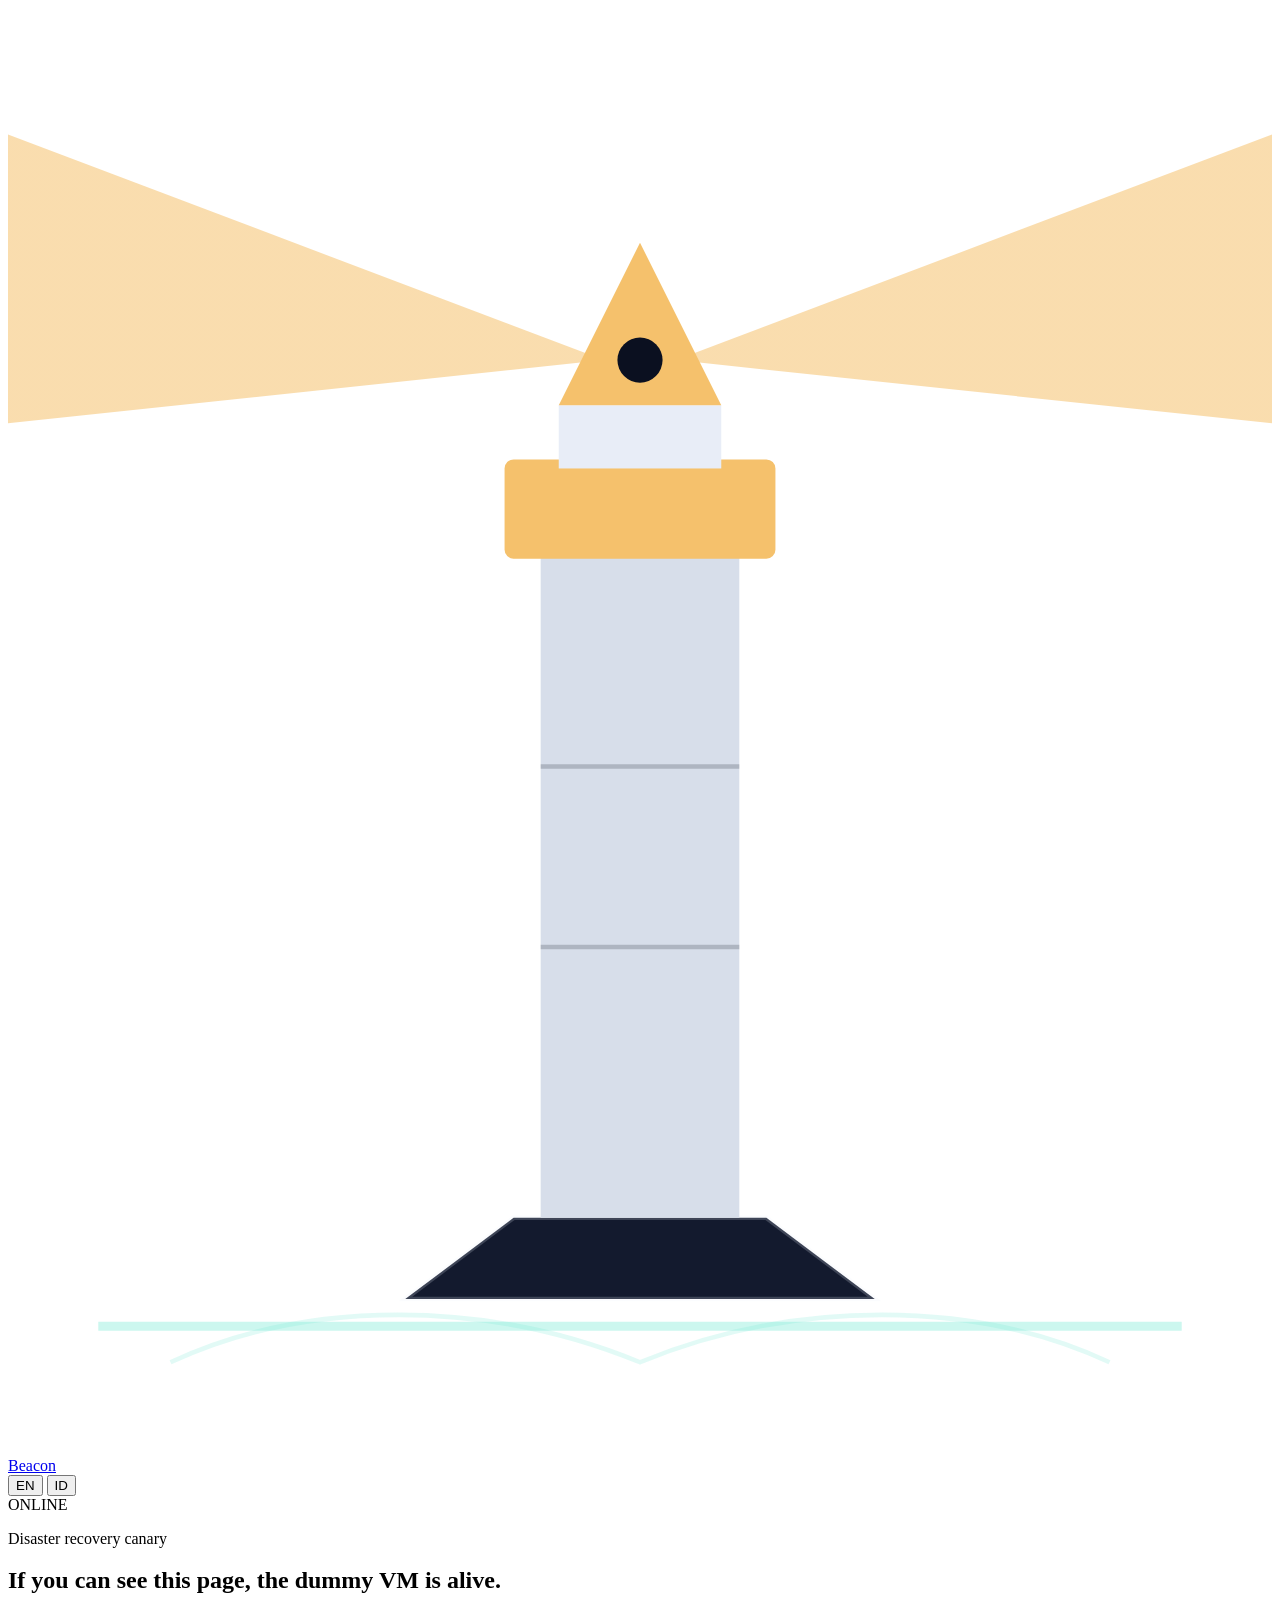
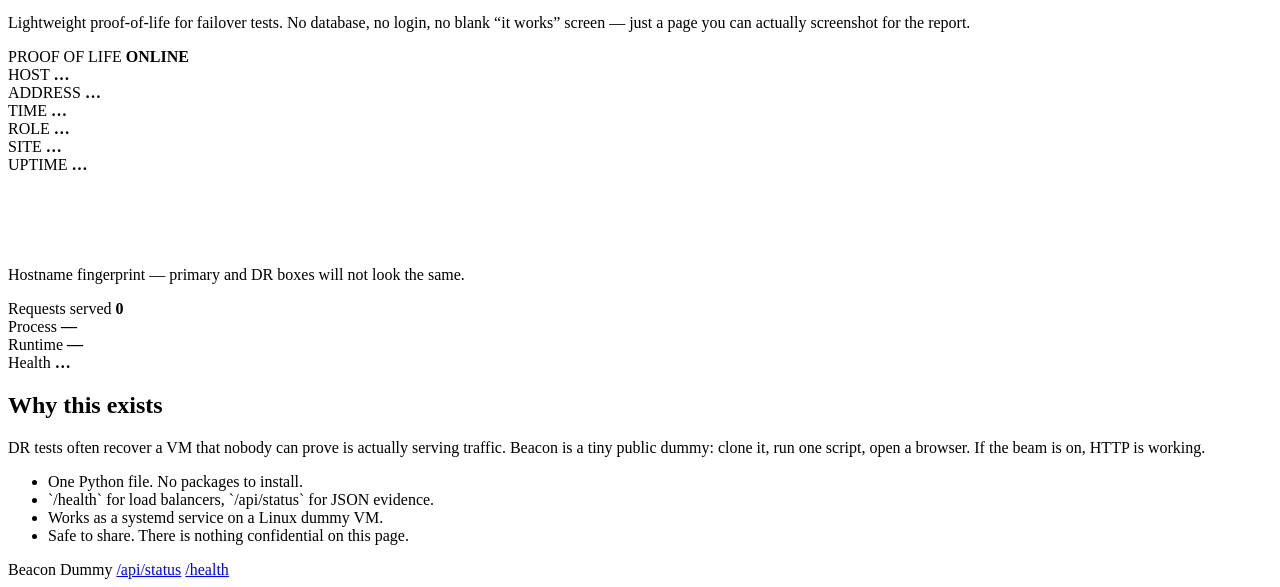
==== static/index.html @ 4a799143 "Add Beacon Dummy, a lightweight DR canary site. Gives screenshot-ready proof that a dummy VM is serv" ====
<!DOCTYPE html>
<html lang="en">
<head>
  <meta charset="utf-8">
  <meta name="viewport" content="width=device-width, initial-scale=1">
  <meta name="theme-color" content="#0b1020">
  <title>Beacon — DR Canary</title>
  <meta name="description" content="Lightweight dummy website for disaster recovery drills. If this page loads, the VM is serving HTTP.">
  <link rel="icon" href="/favicon.svg" type="image/svg+xml">
  <link rel="stylesheet" href="/styles.css?v=2">
</head>
<body>
  <div class="sky" aria-hidden="true">
    <div class="stars"></div>
    <div class="glow"></div>
    <svg class="lighthouse" viewBox="0 0 280 320" fill="none">
      <defs>
        <linearGradient id="beam" x1="140" y1="70" x2="280" y2="40">
          <stop stop-color="#f5c16c" stop-opacity="0.55"/>
          <stop offset="1" stop-color="#f5c16c" stop-opacity="0"/>
        </linearGradient>
      </defs>
      <polygon class="beam beam-r" fill="url(#beam)" points="148,78 280,28 280,92"/>
      <polygon class="beam beam-l" fill="url(#beam)" points="132,78 0,28 0,92"/>
      <path d="M20 292h240" stroke="#6ee7d2" stroke-opacity=".35" stroke-width="2"/>
      <path d="M36 300c30-14 70-14 104 0 34-14 74-14 104 0" stroke="#6ee7d2" stroke-opacity=".2"/>
      <path d="M88 286l24-18h56l24 18H88z" fill="#131a2e" stroke="#e8edf7" stroke-opacity=".2"/>
      <path d="M118 268V118h44v150" fill="#d7deea"/>
      <path d="M118 168h44" stroke="#0b1020" stroke-opacity=".2"/>
      <path d="M118 208h44" stroke="#0b1020" stroke-opacity=".2"/>
      <rect x="110" y="100" width="60" height="22" rx="2" fill="#f5c16c"/>
      <rect x="122" y="88" width="36" height="14" fill="#e8edf7"/>
      <path d="M140 52l18 36H122l18-36z" fill="#f5c16c"/>
      <circle cx="140" cy="78" r="5" fill="#0b1020"/>
    </svg>
  </div>

  <header class="top">
    <a class="brand" href="/">
      <span class="mark" aria-hidden="true"></span>
      <span>Beacon</span>
    </a>
    <div class="top-actions">
      <div class="lang" role="group" aria-label="Language">
        <button type="button" data-lang="en" class="is-on">EN</button>
        <button type="button" data-lang="id">ID</button>
      </div>
      <span class="pill" id="live-pill">
        <span class="dot"></span>
        <span data-i18n="pill">ONLINE</span>
      </span>
    </div>
  </header>

  <main class="wrap">
    <section class="hero">
      <p class="eyebrow" data-i18n="eyebrow">Disaster recovery canary</p>
      <h1 data-i18n="headline">If you can see this page, the dummy VM is alive.</h1>
      <p class="lede" data-i18n="lede">Lightweight proof-of-life for failover tests. No database, no login, no blank “it works” screen — just a page you can actually screenshot for the report.</p>
    </section>

    <section class="ticket" id="proof" aria-label="Proof of life">
      <div class="ticket-head">
        <span data-i18n="proof">PROOF OF LIFE</span>
        <strong id="ticket-state">ONLINE</strong>
      </div>
      <div class="ticket-grid">
        <div>
          <span data-i18n="host">HOST</span>
          <b id="val-host">…</b>
        </div>
        <div>
          <span data-i18n="address">ADDRESS</span>
          <b id="val-ip">…</b>
        </div>
        <div>
          <span data-i18n="time">TIME</span>
          <b id="val-time">…</b>
        </div>
        <div>
          <span data-i18n="role">ROLE</span>
          <b id="val-role">…</b>
        </div>
        <div>
          <span data-i18n="site">SITE</span>
          <b id="val-site">…</b>
        </div>
        <div>
          <span data-i18n="uptime">UPTIME</span>
          <b id="val-uptime">…</b>
        </div>
      </div>
      <div class="ticket-foot">
        <canvas id="identicon" width="72" height="72" aria-hidden="true"></canvas>
        <p data-i18n="fingerprint">Hostname fingerprint — primary and DR boxes will not look the same.</p>
      </div>
    </section>

    <section class="stats" aria-label="Live telemetry">
      <article>
        <span data-i18n="requests">Requests served</span>
        <strong id="val-req">0</strong>
      </article>
      <article>
        <span data-i18n="pid">Process</span>
        <strong id="val-pid">—</strong>
      </article>
      <article>
        <span data-i18n="python">Runtime</span>
        <strong id="val-py">—</strong>
      </article>
      <article>
        <span data-i18n="health">Health</span>
        <strong id="val-health">…</strong>
      </article>
    </section>

    <section class="about">
      <div>
        <h2 data-i18n="whyTitle">Why this exists</h2>
        <p data-i18n="whyBody">DR tests often recover a VM that nobody can prove is actually serving traffic. Beacon is a tiny public dummy: clone it, run one script, open a browser. If the beam is on, HTTP is working.</p>
      </div>
      <ul>
        <li data-i18n="why1">One Python file. No packages to install.</li>
        <li data-i18n="why2">`/health` for load balancers, `/api/status` for JSON evidence.</li>
        <li data-i18n="why3">Works as a systemd service on a Linux dummy VM.</li>
        <li data-i18n="why4">Safe to share. There is nothing confidential on this page.</li>
      </ul>
    </section>
  </main>

  <footer class="foot">
    <span>Beacon Dummy</span>
    <a href="/api/status">/api/status</a>
    <a href="/health">/health</a>
  </footer>

  <script src="/app.js?v=2"></script>
</body>
</html>
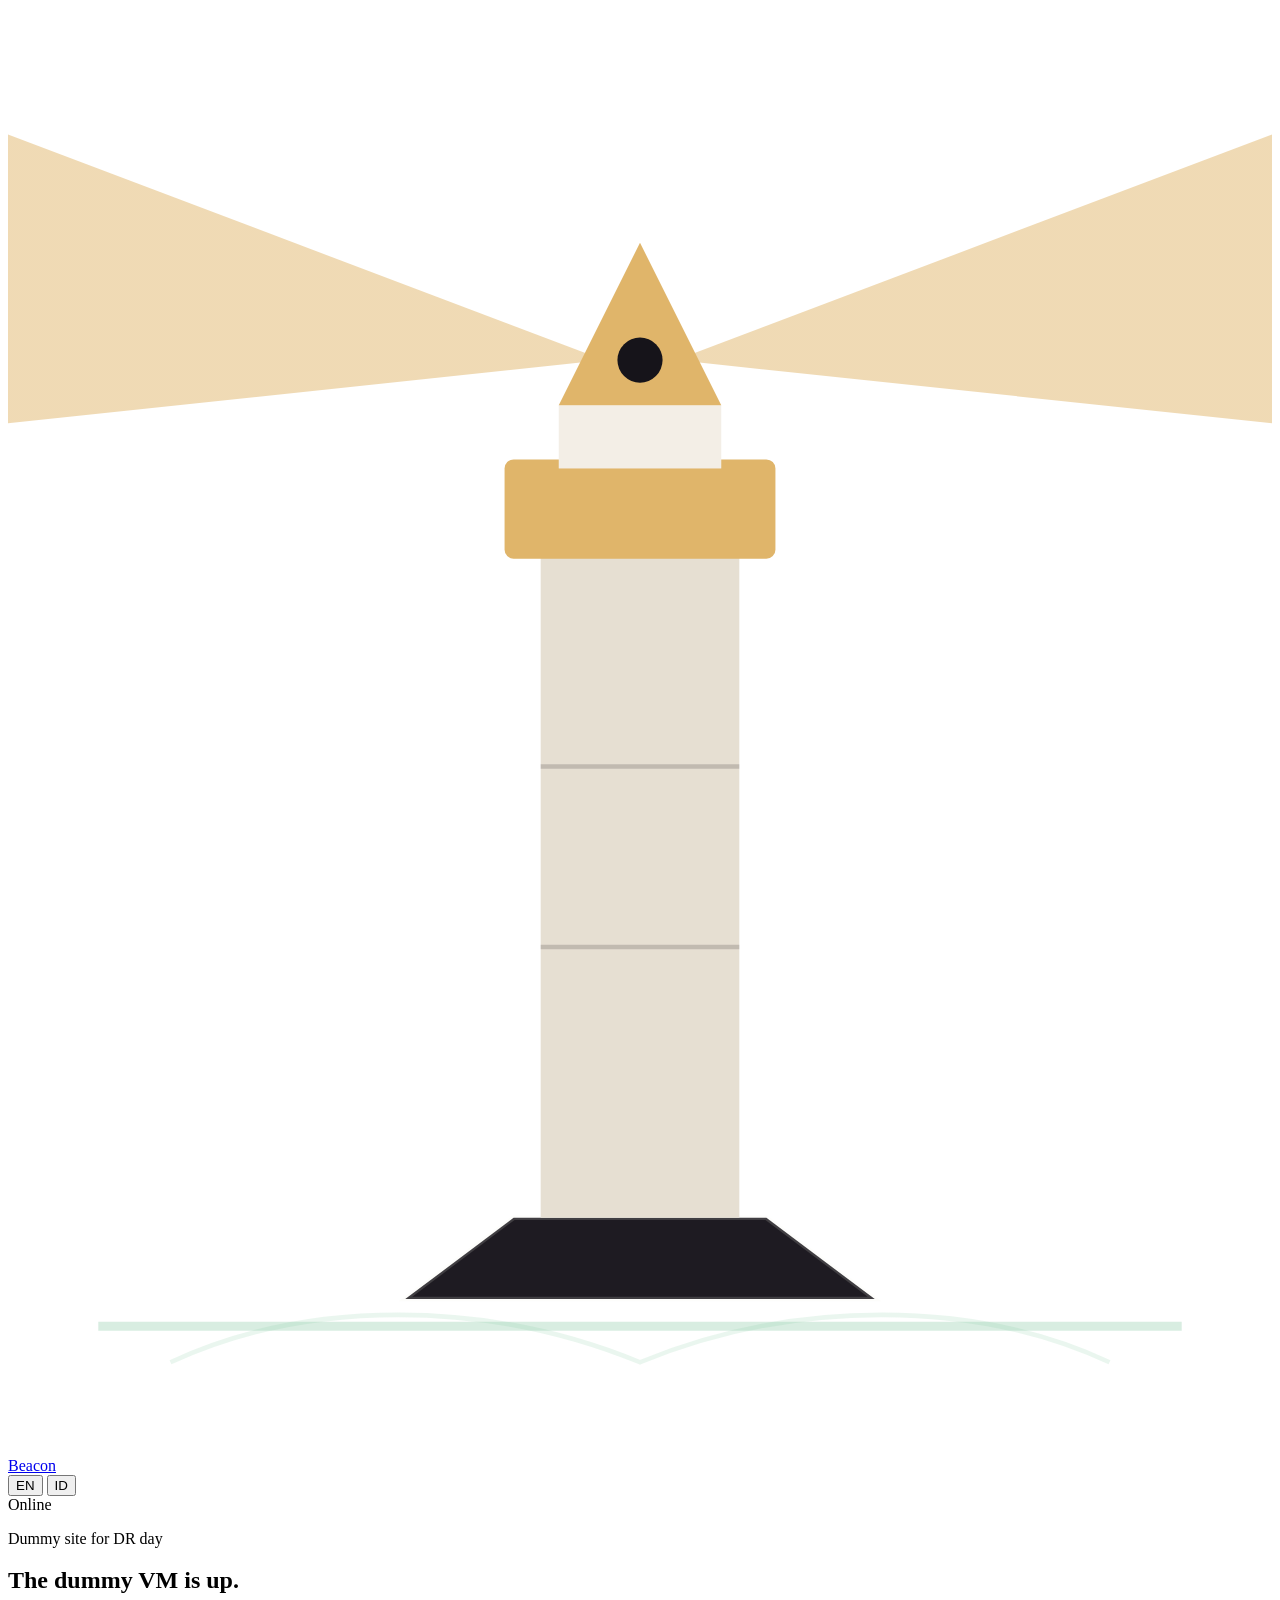
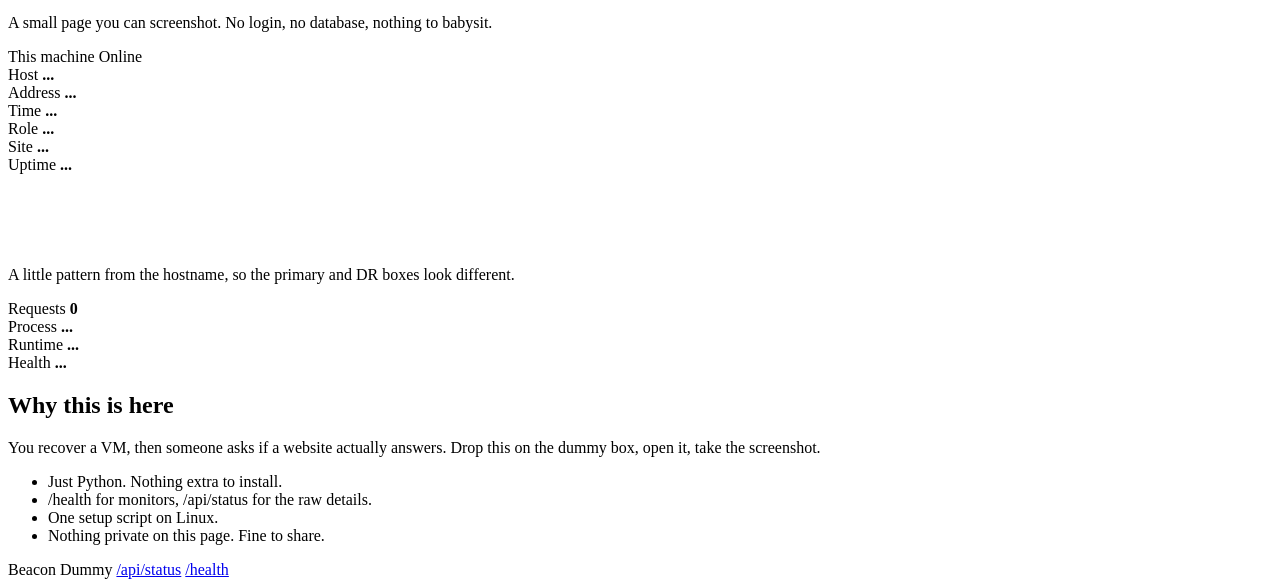
==== commit 27ba3b6e: "Make Beacon look human: Figtree, calm Online, no em dashes. Swap the HUD-style dummy page for a quie" ====
--- a/static/index.html
+++ b/static/index.html
@@ -3,11 +3,11 @@
 <head>
   <meta charset="utf-8">
   <meta name="viewport" content="width=device-width, initial-scale=1">
-  <meta name="theme-color" content="#0b1020">
-  <title>Beacon — DR Canary</title>
-  <meta name="description" content="Lightweight dummy website for disaster recovery drills. If this page loads, the VM is serving HTTP.">
+  <meta name="theme-color" content="#16141a">
+  <title>Beacon</title>
+  <meta name="description" content="A small dummy website for DR day. If this page opens, the VM is serving HTTP.">
   <link rel="icon" href="/favicon.svg" type="image/svg+xml">
-  <link rel="stylesheet" href="/styles.css?v=2">
+  <link rel="stylesheet" href="/styles.css?v=4">
 </head>
 <body>
   <div class="sky" aria-hidden="true">
@@ -16,115 +16,118 @@
     <svg class="lighthouse" viewBox="0 0 280 320" fill="none">
       <defs>
         <linearGradient id="beam" x1="140" y1="70" x2="280" y2="40">
-          <stop stop-color="#f5c16c" stop-opacity="0.55"/>
-          <stop offset="1" stop-color="#f5c16c" stop-opacity="0"/>
+          <stop stop-color="#e0b56a" stop-opacity="0.5"/>
+          <stop offset="1" stop-color="#e0b56a" stop-opacity="0"/>
         </linearGradient>
       </defs>
       <polygon class="beam beam-r" fill="url(#beam)" points="148,78 280,28 280,92"/>
       <polygon class="beam beam-l" fill="url(#beam)" points="132,78 0,28 0,92"/>
-      <path d="M20 292h240" stroke="#6ee7d2" stroke-opacity=".35" stroke-width="2"/>
-      <path d="M36 300c30-14 70-14 104 0 34-14 74-14 104 0" stroke="#6ee7d2" stroke-opacity=".2"/>
-      <path d="M88 286l24-18h56l24 18H88z" fill="#131a2e" stroke="#e8edf7" stroke-opacity=".2"/>
-      <path d="M118 268V118h44v150" fill="#d7deea"/>
-      <path d="M118 168h44" stroke="#0b1020" stroke-opacity=".2"/>
-      <path d="M118 208h44" stroke="#0b1020" stroke-opacity=".2"/>
-      <rect x="110" y="100" width="60" height="22" rx="2" fill="#f5c16c"/>
-      <rect x="122" y="88" width="36" height="14" fill="#e8edf7"/>
-      <path d="M140 52l18 36H122l18-36z" fill="#f5c16c"/>
-      <circle cx="140" cy="78" r="5" fill="#0b1020"/>
+      <path d="M20 292h240" stroke="#7ec49d" stroke-opacity=".3" stroke-width="2"/>
+      <path d="M36 300c30-14 70-14 104 0 34-14 74-14 104 0" stroke="#7ec49d" stroke-opacity=".16"/>
+      <path d="M88 286l24-18h56l24 18H88z" fill="#1e1b22" stroke="#f3eee6" stroke-opacity=".16"/>
+      <path d="M118 268V118h44v150" fill="#e6dfd2"/>
+      <path d="M118 168h44" stroke="#16141a" stroke-opacity=".18"/>
+      <path d="M118 208h44" stroke="#16141a" stroke-opacity=".18"/>
+      <rect x="110" y="100" width="60" height="22" rx="2" fill="#e0b56a"/>
+      <rect x="122" y="88" width="36" height="14" fill="#f3eee6"/>
+      <path d="M140 52l18 36H122l18-36z" fill="#e0b56a"/>
+      <circle cx="140" cy="78" r="5" fill="#16141a"/>
     </svg>
   </div>
 
   <header class="top">
     <a class="brand" href="/">
       <span class="mark" aria-hidden="true"></span>
-      <span>Beacon</span>
+      Beacon
     </a>
     <div class="top-actions">
       <div class="lang" role="group" aria-label="Language">
         <button type="button" data-lang="en" class="is-on">EN</button>
         <button type="button" data-lang="id">ID</button>
       </div>
-      <span class="pill" id="live-pill">
-        <span class="dot"></span>
-        <span data-i18n="pill">ONLINE</span>
+      <span class="live" id="live-pill">
+        <span class="live-dot" aria-hidden="true"></span>
+        <span data-i18n="pill">Online</span>
       </span>
     </div>
   </header>
 
   <main class="wrap">
     <section class="hero">
-      <p class="eyebrow" data-i18n="eyebrow">Disaster recovery canary</p>
-      <h1 data-i18n="headline">If you can see this page, the dummy VM is alive.</h1>
-      <p class="lede" data-i18n="lede">Lightweight proof-of-life for failover tests. No database, no login, no blank “it works” screen — just a page you can actually screenshot for the report.</p>
+      <p class="eyebrow" data-i18n="eyebrow">Dummy site for DR day</p>
+      <h1 data-i18n="headline">The dummy VM is up.</h1>
+      <p class="lede" data-i18n="lede">A small page you can screenshot. No login, no database, nothing to babysit.</p>
     </section>
 
-    <section class="ticket" id="proof" aria-label="Proof of life">
-      <div class="ticket-head">
-        <span data-i18n="proof">PROOF OF LIFE</span>
-        <strong id="ticket-state">ONLINE</strong>
+    <section class="card" id="proof" aria-label="This machine">
+      <div class="card-head">
+        <span data-i18n="proof">This machine</span>
+        <span class="live" id="card-live">
+          <span class="live-dot" aria-hidden="true"></span>
+          <span data-i18n="pill">Online</span>
+        </span>
       </div>
-      <div class="ticket-grid">
+      <div class="card-grid">
         <div>
-          <span data-i18n="host">HOST</span>
-          <b id="val-host">…</b>
+          <span data-i18n="host">Host</span>
+          <b id="val-host">...</b>
         </div>
         <div>
-          <span data-i18n="address">ADDRESS</span>
-          <b id="val-ip">…</b>
+          <span data-i18n="address">Address</span>
+          <b id="val-ip">...</b>
         </div>
         <div>
-          <span data-i18n="time">TIME</span>
-          <b id="val-time">…</b>
+          <span data-i18n="time">Time</span>
+          <b id="val-time">...</b>
         </div>
         <div>
-          <span data-i18n="role">ROLE</span>
-          <b id="val-role">…</b>
+          <span data-i18n="role">Role</span>
+          <b id="val-role">...</b>
         </div>
         <div>
-          <span data-i18n="site">SITE</span>
-          <b id="val-site">…</b>
+          <span data-i18n="site">Site</span>
+          <b id="val-site">...</b>
         </div>
         <div>
-          <span data-i18n="uptime">UPTIME</span>
-          <b id="val-uptime">…</b>
+          <span data-i18n="uptime">Uptime</span>
+          <b id="val-uptime">...</b>
         </div>
       </div>
-      <div class="ticket-foot">
+      <div class="card-foot">
         <canvas id="identicon" width="72" height="72" aria-hidden="true"></canvas>
-        <p data-i18n="fingerprint">Hostname fingerprint — primary and DR boxes will not look the same.</p>
+        <p data-i18n="fingerprint">A little pattern from the hostname, so the primary and DR boxes look different.</p>
       </div>
     </section>
 
-    <section class="stats" aria-label="Live telemetry">
+    <section class="stats" aria-label="Live numbers">
       <article>
-        <span data-i18n="requests">Requests served</span>
+        <span data-i18n="requests">Requests</span>
         <strong id="val-req">0</strong>
       </article>
       <article>
         <span data-i18n="pid">Process</span>
-        <strong id="val-pid">—</strong>
+        <strong id="val-pid">...</strong>
       </article>
       <article>
         <span data-i18n="python">Runtime</span>
-        <strong id="val-py">—</strong>
+        <strong id="val-py">...</strong>
       </article>
       <article>
         <span data-i18n="health">Health</span>
-        <strong id="val-health">…</strong>
+        <strong id="val-health">...</strong>
       </article>
     </section>
 
     <section class="about">
       <div>
-        <h2 data-i18n="whyTitle">Why this exists</h2>
-        <p data-i18n="whyBody">DR tests often recover a VM that nobody can prove is actually serving traffic. Beacon is a tiny public dummy: clone it, run one script, open a browser. If the beam is on, HTTP is working.</p>
+        <h2 data-i18n="whyTitle">Why this is here</h2>
+        <p data-i18n="whyBody">You recover a VM, then someone asks if a website actually answers. Drop this on the dummy box, open it, take the screenshot.</p>
       </div>
       <ul>
-        <li data-i18n="why1">One Python file. No packages to install.</li>
-        <li data-i18n="why2">`/health` for load balancers, `/api/status` for JSON evidence.</li>
-        <li data-i18n="why3">Works as a systemd service on a Linux dummy VM.</li>
-        <li data-i18n="why4">Safe to share. There is nothing confidential on this page.</li>
+        <li data-i18n="why1">Just Python. Nothing extra to install.</li>
+        <li data-i18n="why2">/health for monitors, /api/status for the raw details.</li>
+        <li data-i18n="why3">One setup script on Linux.</li>
+        <li data-i18n="why4">Nothing private on this page. Fine to share.</li>
       </ul>
     </section>
   </main>
@@ -135,6 +138,6 @@
     <a href="/health">/health</a>
   </footer>
 
-  <script src="/app.js?v=2"></script>
+  <script src="/app.js?v=4"></script>
 </body>
 </html>
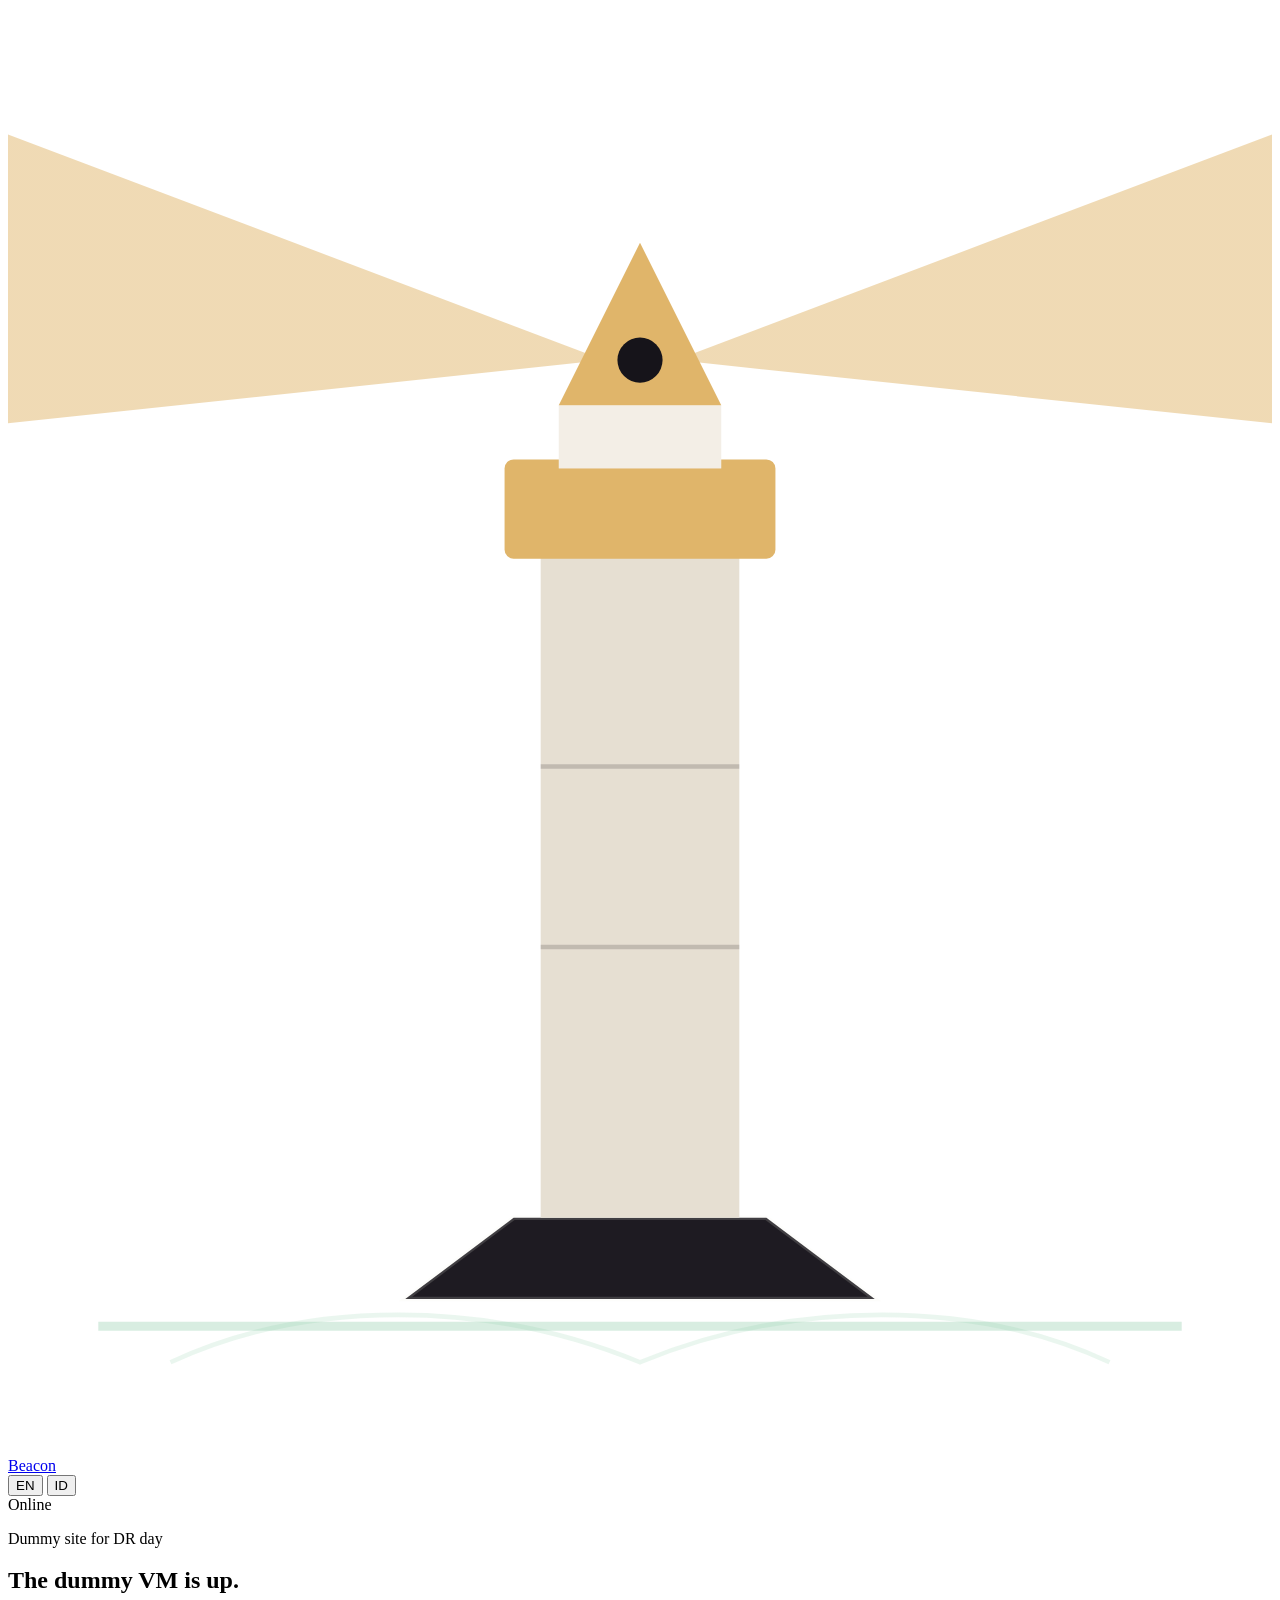
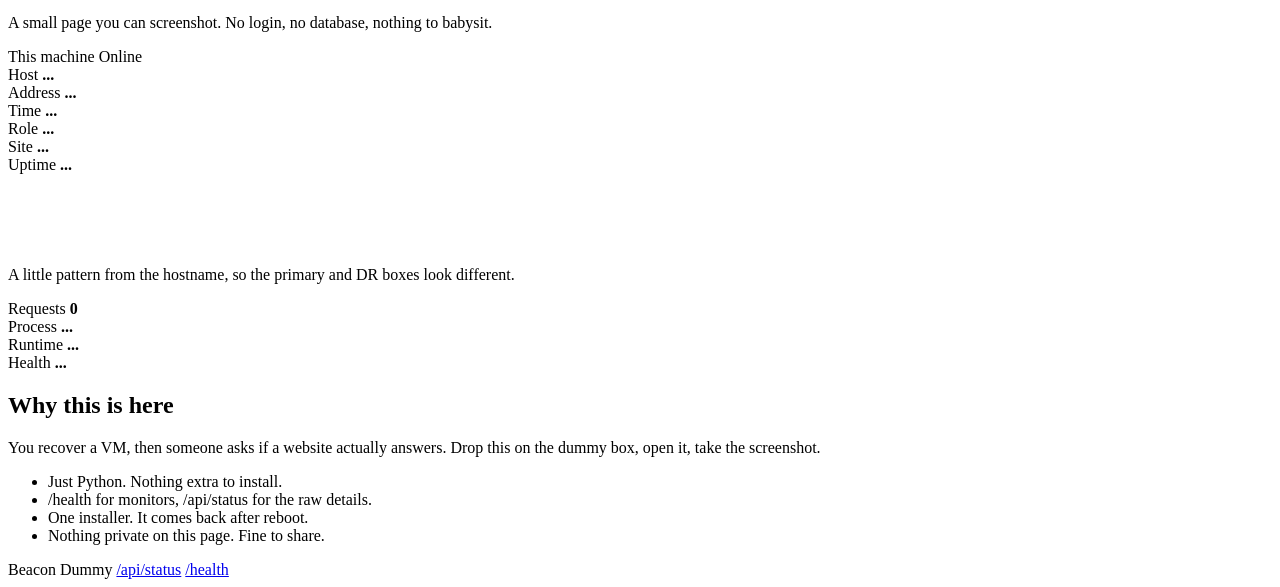
==== commit 12c29b4e: "Make install a one-shot: start now and survive reboot. A friend only needs sudo ./install.sh, or cur" ====
--- a/static/index.html
+++ b/static/index.html
@@ -7,7 +7,7 @@
   <title>Beacon</title>
   <meta name="description" content="A small dummy website for DR day. If this page opens, the VM is serving HTTP.">
   <link rel="icon" href="/favicon.svg" type="image/svg+xml">
-  <link rel="stylesheet" href="/styles.css?v=4">
+  <link rel="stylesheet" href="/styles.css?v=5">
 </head>
 <body>
   <div class="sky" aria-hidden="true">
@@ -126,7 +126,7 @@
       <ul>
         <li data-i18n="why1">Just Python. Nothing extra to install.</li>
         <li data-i18n="why2">/health for monitors, /api/status for the raw details.</li>
-        <li data-i18n="why3">One setup script on Linux.</li>
+        <li data-i18n="why3">One installer. It comes back after reboot.</li>
         <li data-i18n="why4">Nothing private on this page. Fine to share.</li>
       </ul>
     </section>
@@ -138,6 +138,6 @@
     <a href="/health">/health</a>
   </footer>
 
-  <script src="/app.js?v=4"></script>
+  <script src="/app.js?v=5"></script>
 </body>
 </html>
